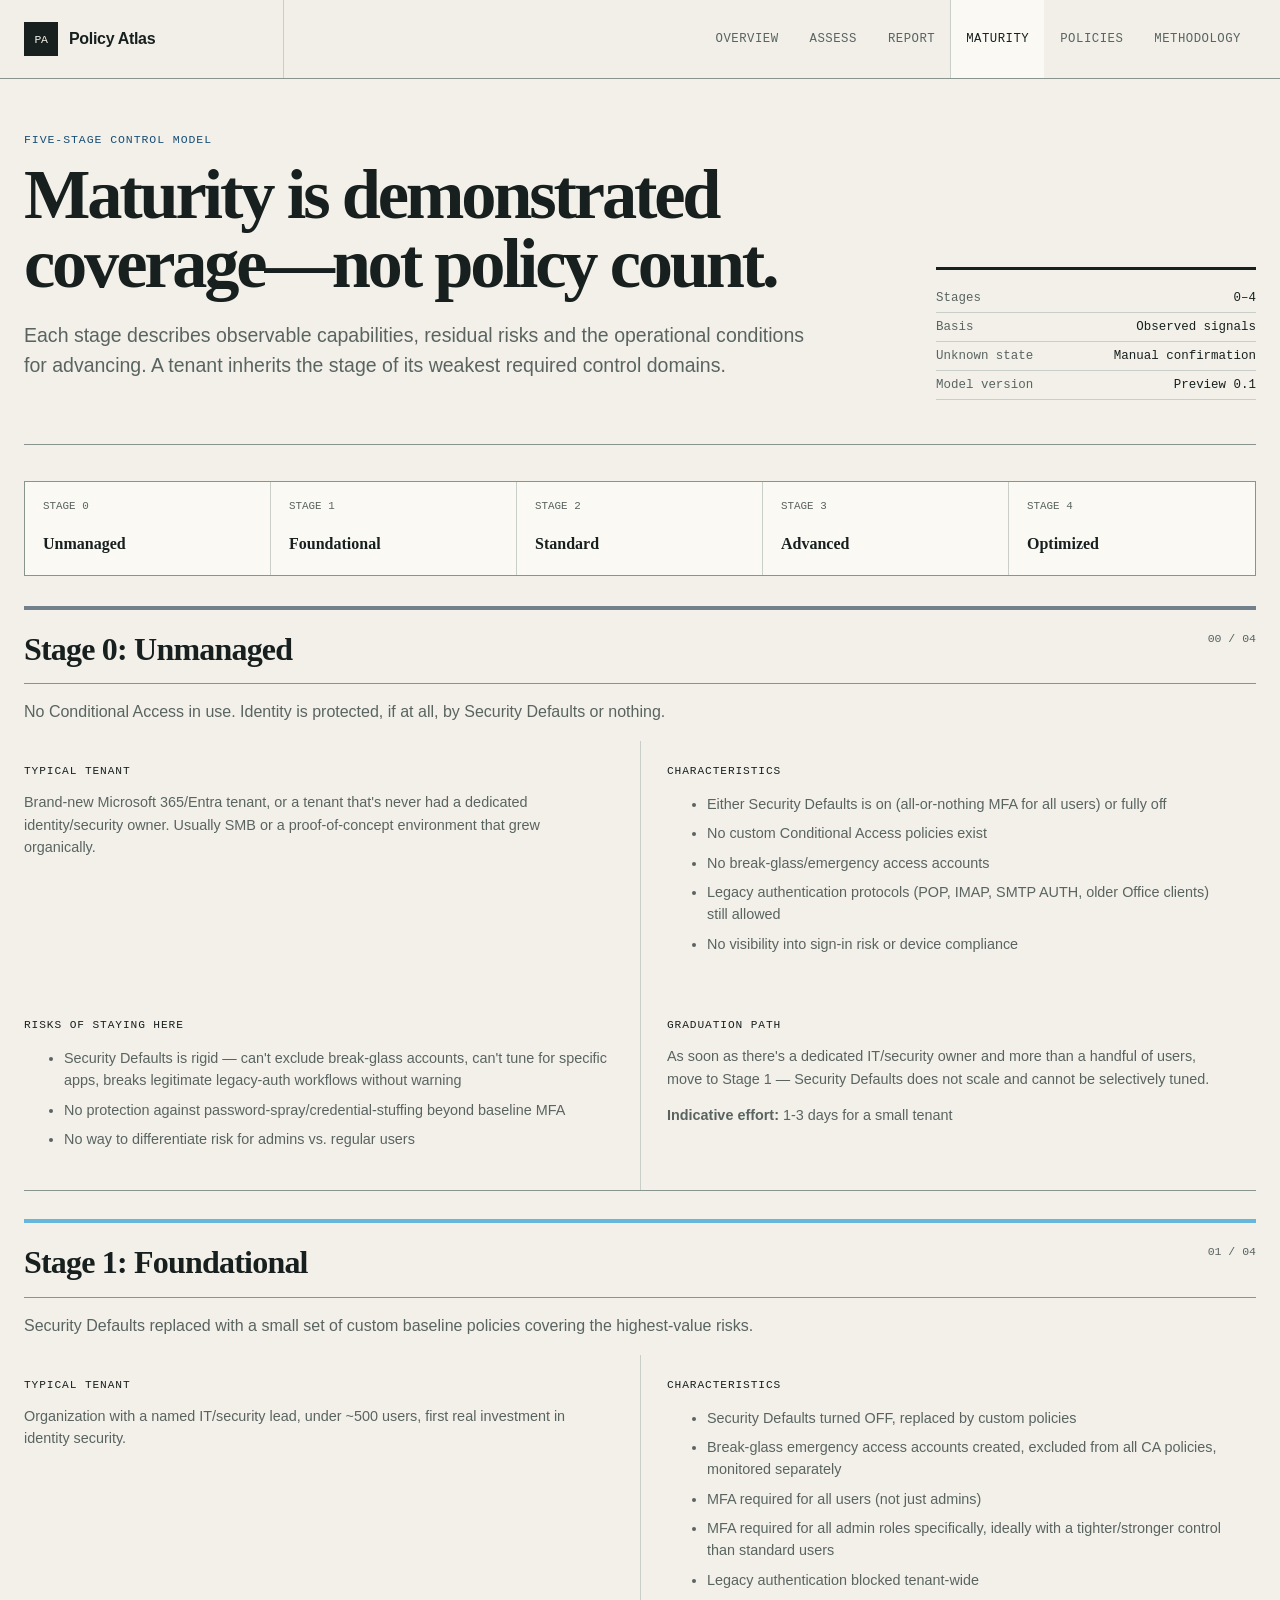
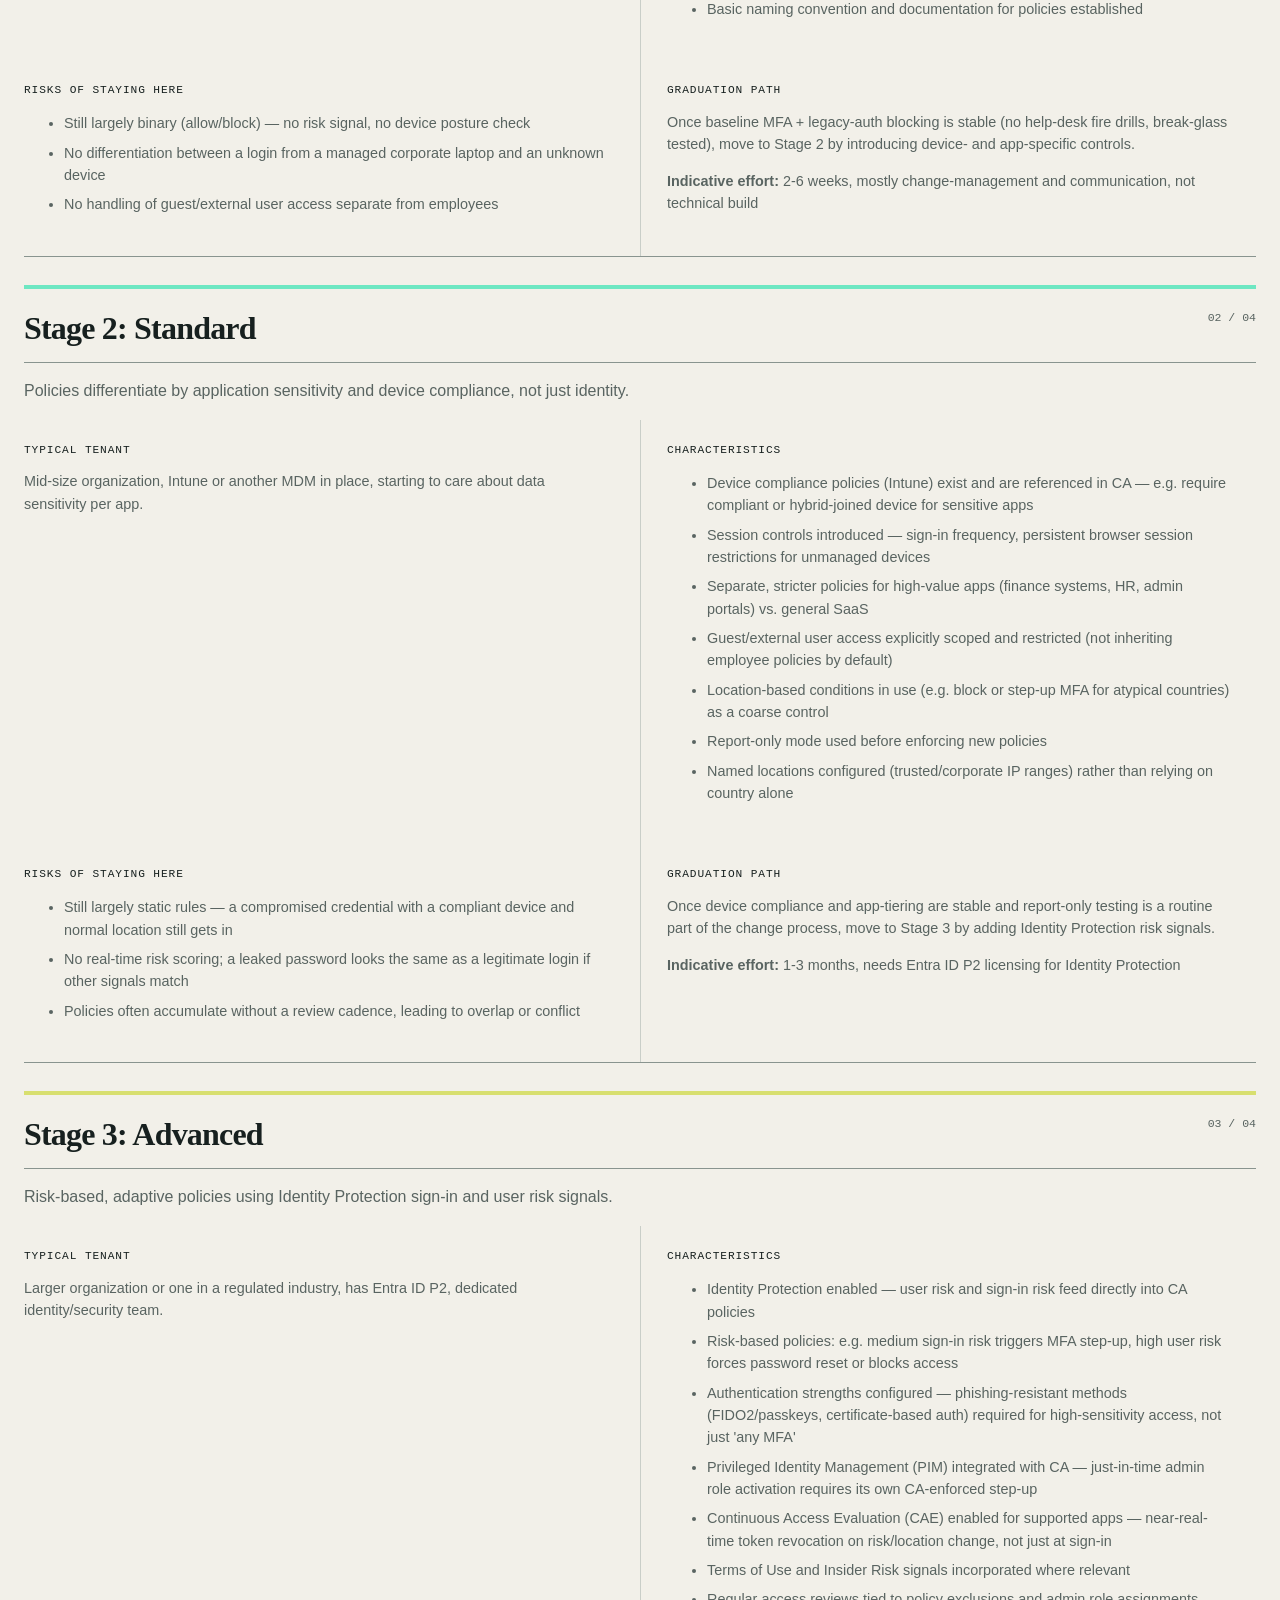
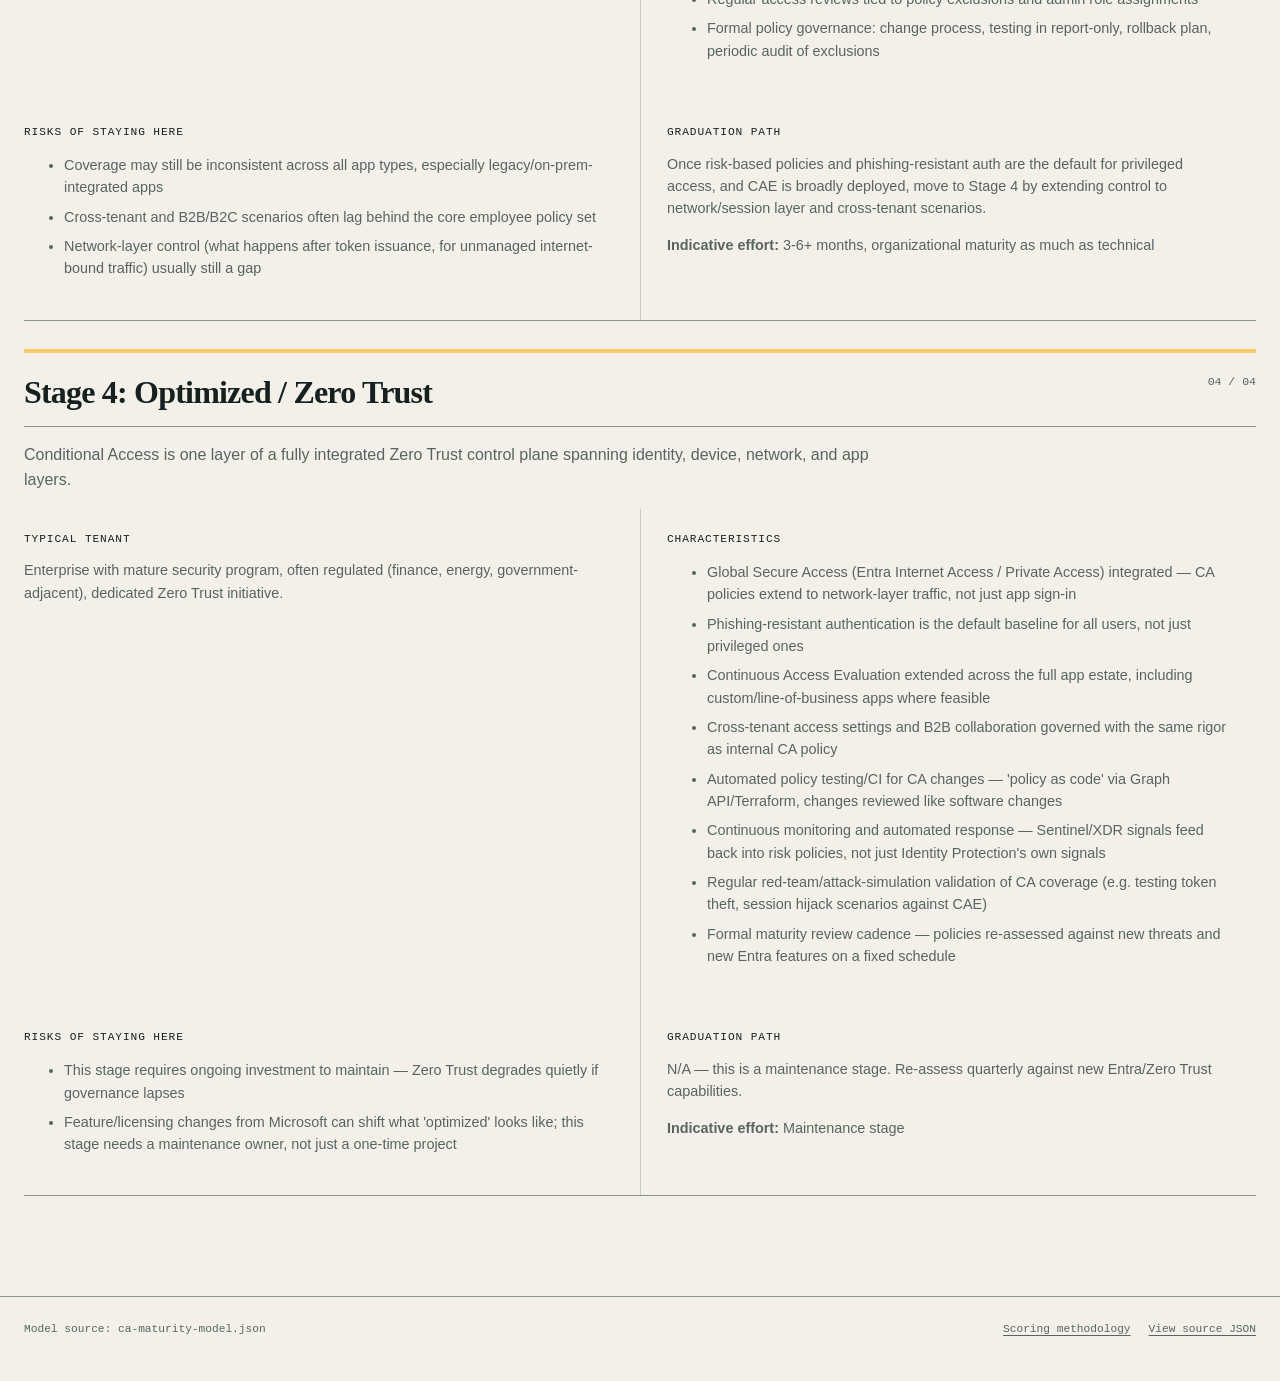
==== maturity-model/index.html @ 6b62a64f "Initial release of Policy Atlas" ====
<!doctype html>
<html lang="en"><head><meta charset="utf-8"><meta name="viewport" content="width=device-width,initial-scale=1"><title>Maturity Model — Policy Atlas</title><meta name="description" content="A five-stage Microsoft Entra Conditional Access maturity model grounded in observable control coverage."><link rel="stylesheet" href="/assets/styles.css"><script src="/assets/app.js" defer></script></head>
<body><header class="site-header"><nav class="shell masthead" aria-label="Primary"><a class="brand" href="/"><span class="brand-mark">PA</span>Policy Atlas</a><div class="nav-links"><a href="/">Overview</a><a href="/assessment/">Assess</a><a href="/report/">Report</a><a aria-current="page" href="/maturity-model/">Maturity</a><a href="/policy-library/">Policies</a><a href="/methodology/">Methodology</a></div></nav></header>
<main class="shell"><section class="page-intro"><div><p class="kicker">Five-stage control model</p><h1>Maturity is demonstrated coverage—not policy count.</h1><p class="lede">Each stage describes observable capabilities, residual risks and the operational conditions for advancing. A tenant inherits the stage of its weakest required control domains.</p></div><aside class="page-meta"><dl><div><dt>Stages</dt><dd>0–4</dd></div><div><dt>Basis</dt><dd>Observed signals</dd></div><div><dt>Unknown state</dt><dd>Manual confirmation</dd></div><div><dt>Model version</dt><dd>Preview 0.1</dd></div></dl></aside></section>
<nav class="stage-index" aria-label="Maturity stages"><a href="#stage-0"><small>STAGE 0</small><strong>Unmanaged</strong></a><a href="#stage-1"><small>STAGE 1</small><strong>Foundational</strong></a><a href="#stage-2"><small>STAGE 2</small><strong>Standard</strong></a><a href="#stage-3"><small>STAGE 3</small><strong>Advanced</strong></a><a href="#stage-4"><small>STAGE 4</small><strong>Optimized</strong></a></nav>
<section class="stage-list" data-stage-list><div class="empty">Loading maturity model…</div></section></main>
<footer class="site-footer"><div class="shell footer-grid"><span>Model source: ca-maturity-model.json</span><nav><a href="/methodology/">Scoring methodology</a><a href="/ca-maturity-model.json">View source JSON</a></nav></div></footer></body></html>
---- assets/styles.css ----
:root {
  --paper: #f2f0e9;
  --sheet: #faf9f4;
  --ink: #17201f;
  --muted: #596461;
  --line: #c9cec8;
  --line-strong: #89948f;
  --blue: #184e77;
  --blue-soft: #dbe8ef;
  --green: #24705a;
  --green-soft: #dcebe3;
  --amber: #936817;
  --amber-soft: #f2e6c5;
  --red: #99443e;
  --red-soft: #f0dcda;
  --sans: Aptos, "Segoe UI", sans-serif;
  --serif: Georgia, "Times New Roman", serif;
  --mono: "Cascadia Mono", Consolas, monospace;
  color: var(--ink);
  background: var(--paper);
  font-family: var(--sans);
  font-synthesis: none;
}

* { box-sizing: border-box; }
html { scroll-behavior: smooth; }
body { margin: 0; background: var(--paper); color: var(--ink); line-height: 1.55; }
a { color: var(--blue); text-underline-offset: 3px; }
button, input, select { font: inherit; }
.shell { width: min(1240px, calc(100% - 48px)); margin-inline: auto; }
.site-header { border-bottom: 1px solid var(--line-strong); background: rgba(242, 240, 233, .96); }
.masthead { display: grid; grid-template-columns: 260px 1fr; min-height: 78px; }
.brand { display: flex; align-items: center; gap: 11px; border-right: 1px solid var(--line); color: var(--ink); text-decoration: none; font-weight: 600; letter-spacing: -.02em; }
.brand-mark { display: grid; place-items: center; width: 34px; height: 34px; background: var(--ink); color: var(--paper); font: 500 .72rem var(--mono); }
.nav-links { display: flex; align-items: stretch; justify-content: flex-end; }
.nav-links a { display: flex; align-items: center; padding: 0 15px; border-left: 1px solid transparent; color: var(--muted); font: 500 .77rem var(--mono); text-decoration: none; text-transform: uppercase; letter-spacing: .04em; }
.nav-links a:hover, .nav-links a[aria-current="page"] { border-color: var(--line); background: var(--sheet); color: var(--ink); }
main { min-height: 70vh; padding: 54px 0 100px; }
.kicker, .eyebrow { margin: 0 0 12px; color: var(--blue); font: 500 .72rem/1.3 var(--mono); letter-spacing: .08em; text-transform: uppercase; }
h1, h2, h3 { margin-top: 0; line-height: 1.12; }
h1 { max-width: 900px; margin-bottom: 22px; font: 600 clamp(2.5rem, 5.5vw, 5.1rem)/.98 var(--serif); letter-spacing: -.045em; }
h2 { font: 600 clamp(1.55rem, 2.5vw, 2.25rem)/1.08 var(--serif); letter-spacing: -.025em; }
h3 { font-size: 1.05rem; }
p { max-width: 72ch; }
.lede { color: var(--muted); font-size: clamp(1.03rem, 1.6vw, 1.22rem); }
.page-intro { display: grid; grid-template-columns: minmax(0, 1fr) 320px; gap: 72px; align-items: end; padding-bottom: 44px; border-bottom: 1px solid var(--line-strong); }
.page-meta { border-top: 3px solid var(--ink); padding-top: 14px; font: .78rem var(--mono); }
.page-meta dl { margin: 0; }
.page-meta div { display: flex; justify-content: space-between; gap: 12px; padding: 7px 0; border-bottom: 1px solid var(--line); }
.page-meta dt { color: var(--muted); }
.page-meta dd { margin: 0; text-align: right; }
.actions { display: flex; flex-wrap: wrap; gap: 9px; margin-top: 26px; }
.button { display: inline-flex; min-height: 42px; align-items: center; justify-content: center; padding: 0 16px; border: 1px solid var(--ink); border-radius: 1px; background: transparent; color: var(--ink); font: 500 .78rem var(--mono); text-decoration: none; }
.button:hover { background: var(--ink); color: var(--paper); }
.button.primary { background: var(--ink); color: var(--paper); }
.button.primary:hover { background: var(--blue); border-color: var(--blue); }
.section { margin-top: 70px; }
.section-head { display: flex; align-items: baseline; justify-content: space-between; gap: 24px; padding-bottom: 13px; border-bottom: 1px solid var(--line-strong); }
.section-head h2 { margin-bottom: 0; }
.section-head small { color: var(--muted); font: .72rem var(--mono); }
.workflow { display: grid; grid-template-columns: repeat(4, 1fr); border-bottom: 1px solid var(--line-strong); }
.workflow article { min-height: 220px; padding: 22px 20px 26px 0; border-right: 1px solid var(--line); }
.workflow article + article { padding-left: 20px; }
.workflow article:last-child { border-right: 0; }
.step-number { display: block; margin-bottom: 45px; color: var(--blue); font: 500 .75rem var(--mono); }
.workflow h3 { margin-bottom: 8px; }
.workflow p { margin: 0; color: var(--muted); font-size: .91rem; }
.report-preview { display: grid; grid-template-columns: 230px minmax(0, 1fr); border: 1px solid var(--line-strong); background: var(--sheet); }
.report-score { padding: 30px; border-right: 1px solid var(--line-strong); }
.report-score strong { display: block; font: 600 4.4rem/1 var(--serif); }
.report-score span { color: var(--muted); font: .72rem var(--mono); text-transform: uppercase; }
.report-body { padding: 30px; }
.coverage { display: grid; gap: 10px; }
.coverage-row { display: grid; grid-template-columns: 170px 1fr 88px; gap: 14px; align-items: center; font-size: .84rem; }
.coverage-track { height: 8px; background: #e0e0d9; }
.coverage-fill { display: block; height: 100%; background: var(--green); }
.coverage-status { font: .7rem var(--mono); text-align: right; }
.status-good { color: var(--green); }.status-warn { color: var(--amber); }.status-bad { color: var(--red); }
.trust-grid { display: grid; grid-template-columns: 1fr 1fr; border-top: 1px solid var(--line-strong); border-bottom: 1px solid var(--line-strong); }
.trust-grid > section { padding: 30px 30px 30px 0; }
.trust-grid > section + section { padding-left: 30px; border-left: 1px solid var(--line); }
.fact-list { list-style: none; padding: 0; }
.fact-list li { display: grid; grid-template-columns: 22px 1fr; gap: 10px; padding: 8px 0; border-bottom: 1px solid var(--line); color: var(--muted); }
.fact-list li::before { content: "✓"; color: var(--green); font-family: var(--mono); }
.stage-index { display: grid; grid-template-columns: repeat(5, 1fr); margin: 36px 0 30px; border: 1px solid var(--line-strong); background: var(--sheet); }
.stage-index a { padding: 18px; border-right: 1px solid var(--line); color: var(--ink); text-decoration: none; }
.stage-index a:last-child { border-right: 0; }
.stage-index small { display: block; color: var(--muted); font: .68rem var(--mono); }
.stage-index strong { display: block; margin-top: 20px; font-family: var(--serif); }
.stage-list { display: grid; gap: 28px; }
.stage-card { position: relative; padding: 0; border-top: 4px solid var(--stage-color, var(--blue)); background: transparent; }
.stage-heading { display: grid; grid-template-columns: 1fr auto; gap: 20px; align-items: start; padding: 22px 0 17px; border-bottom: 1px solid var(--line-strong); }
.stage-heading h2 { margin: 0; }
.stage-number { color: var(--muted); font: .72rem var(--mono); }
.stage-summary { max-width: 850px; color: var(--muted); }
.detail-grid { display: grid; grid-template-columns: repeat(2, minmax(0, 1fr)); border-bottom: 1px solid var(--line-strong); }
.detail-grid section { padding: 24px 26px 24px 0; }
.detail-grid section:nth-child(even) { padding-left: 26px; border-left: 1px solid var(--line); }
.detail-grid h3 { margin-bottom: 14px; font: 500 .7rem var(--mono); letter-spacing: .08em; text-transform: uppercase; }
.detail-grid p, .detail-grid li { color: var(--muted); font-size: .9rem; }
.detail-grid li { margin-bottom: 7px; }
.filters { display: grid; grid-template-columns: minmax(260px, 1fr) 190px 240px; gap: 10px; margin: 30px 0 18px; }
.filters label { display: grid; gap: 6px; color: var(--muted); font: 500 .67rem var(--mono); letter-spacing: .05em; text-transform: uppercase; }
select, input { width: 100%; min-height: 44px; border: 1px solid var(--line-strong); border-radius: 0; padding: 0 12px; background: var(--sheet); color: var(--ink); }
.policy-grid { border-top: 1px solid var(--line-strong); }
.policy-card { border-bottom: 1px solid var(--line-strong); }
.policy-card summary { display: grid; grid-template-columns: 145px minmax(220px, .8fr) minmax(300px, 1.4fr) 25px; gap: 24px; align-items: start; padding: 22px 0; cursor: pointer; list-style: none; }
.policy-card summary::-webkit-details-marker { display: none; }
.policy-card summary::after { content: "+"; color: var(--blue); font: 1.4rem/1 var(--mono); text-align: right; }
.policy-card[open] summary::after { content: "−"; }
.policy-card h3 { margin: 0; }
.policy-card summary p { margin: 0; color: var(--muted); font-size: .9rem; }
.badges { display: flex; align-items: flex-start; flex-wrap: wrap; gap: 6px; }
.badge { display: inline-flex; padding: 3px 7px; border: 1px solid var(--line-strong); border-radius: 99px; color: var(--muted); font: .65rem var(--mono); }
.policy-body { display: grid; grid-template-columns: 170px 1fr; margin: 0 0 28px 145px; padding: 24px; background: var(--sheet); }
.policy-body dt, .policy-body dd { padding: 12px 0; border-bottom: 1px solid var(--line); }
.policy-body dt { font: 500 .68rem var(--mono); text-transform: uppercase; }
.policy-body dd { margin: 0; color: var(--muted); }
.policy-body ul { margin: 0; padding-left: 19px; }
.assessment-paths { display: grid; grid-template-columns: 1.3fr .7fr; gap: 0; border: 1px solid var(--line-strong); background: var(--sheet); }
.assessment-paths article { padding: 34px; }
.assessment-paths article + article { border-left: 1px solid var(--line-strong); }
.permission-table { width: 100%; border-collapse: collapse; font-size: .86rem; }
.permission-table th, .permission-table td { padding: 11px 8px; border-bottom: 1px solid var(--line); text-align: left; vertical-align: top; }
.permission-table th { font: 500 .67rem var(--mono); text-transform: uppercase; }
.permission-table td:first-child { font-family: var(--mono); color: var(--blue); }
.snapshot-drop { padding: 44px; border: 1px dashed var(--line-strong); background: var(--sheet); text-align: center; }
.snapshot-drop > * { margin-inline: auto; }.snapshot-drop.is-dragging { border-color: var(--blue); background: var(--blue-soft); }
.snapshot-drop .button { margin: 10px 4px 0; cursor: pointer; }
.report-summary { display: grid; grid-template-columns: 260px 1fr; margin-top: 42px; border: 1px solid var(--line-strong); background: var(--sheet); }
.report-summary > div { padding: 30px; border-right: 1px solid var(--line-strong); }.report-summary strong { font: 600 5rem/1 var(--serif); }.report-summary h2 { margin: 5px 0 0; }
.report-summary dl { display: grid; grid-template-columns: repeat(5, 1fr); margin: 0; }.report-summary dl div { padding: 24px 18px; border-right: 1px solid var(--line); }.report-summary dl div:last-child { border: 0; }.report-summary dt { color: var(--muted); font: .67rem var(--mono); text-transform: uppercase; }.report-summary dd { margin: 12px 0 0; font-weight: 600; }
.signal-status { font: .66rem var(--mono); text-transform: uppercase; }.signal-detected { color: var(--green); }.signal-missing,.signal-error { color: var(--red); }.signal-manual_confirmation,.signal-unknown { color: var(--amber); }
.recommendation-list { border-top: 1px solid var(--line-strong); }.recommendation-list a { display: grid; grid-template-columns: 180px 280px 1fr; gap: 24px; padding: 20px 0; border-bottom: 1px solid var(--line); color: var(--ink); text-decoration: none; }.recommendation-list a:hover strong { color: var(--blue); }.recommendation-list span { color: var(--muted); font: .67rem var(--mono); }.recommendation-list p { margin: 0; color: var(--muted); font-size: .87rem; }
.table-scroll { overflow-x: auto; }
.notice { margin-top: 26px; border-left: 3px solid var(--amber); padding: 16px 20px; background: var(--amber-soft); color: #5e4a20; }
.empty { padding: 38px; border: 1px dashed var(--line-strong); color: var(--muted); text-align: center; }
.method-grid { display: grid; grid-template-columns: 250px minmax(0, 1fr); gap: 60px; }
.method-nav { position: sticky; top: 25px; align-self: start; border-top: 2px solid var(--ink); }
.method-nav a { display: block; padding: 10px 0; border-bottom: 1px solid var(--line); color: var(--muted); font: .75rem var(--mono); text-decoration: none; }
.prose section { margin-bottom: 56px; scroll-margin-top: 30px; }
.prose p, .prose li { color: var(--muted); }
.site-footer { border-top: 1px solid var(--line-strong); padding: 26px 0 34px; }
.footer-grid { display: grid; grid-template-columns: 1fr auto; gap: 30px; color: var(--muted); font: .7rem var(--mono); }
.footer-grid nav { display: flex; flex-wrap: wrap; gap: 18px; }
.footer-grid a { color: var(--muted); }
@media (max-width: 920px) {
  .masthead, .page-intro, .method-grid { grid-template-columns: 1fr; }
  .brand { min-height: 60px; border-right: 0; }
  .nav-links { justify-content: flex-start; overflow-x: auto; border-top: 1px solid var(--line); }
  .nav-links a { min-height: 46px; white-space: nowrap; }
  .workflow { grid-template-columns: repeat(2, 1fr); }
  .report-preview, .assessment-paths { grid-template-columns: 1fr; }
  .report-summary { grid-template-columns: 1fr; }.report-summary > div { border-right: 0; border-bottom: 1px solid var(--line-strong); }.report-summary dl { grid-template-columns: repeat(2, 1fr); }.recommendation-list a { grid-template-columns: 140px 1fr; }.recommendation-list p { grid-column: 2; }
  .report-score, .assessment-paths article + article { border-right: 0; border-left: 0; border-bottom: 1px solid var(--line-strong); }
  .filters { grid-template-columns: 1fr 1fr; }.filters label:first-child { grid-column: 1 / -1; }
  .policy-card summary { grid-template-columns: 120px 1fr 25px; }.policy-card summary p { grid-column: 2 / -1; }
  .policy-body { margin-left: 0; }
  .method-nav { position: static; }
}
@media (max-width: 620px) {
  .shell { width: min(100% - 28px, 1240px); }
  main { padding-top: 38px; }
  .workflow, .detail-grid, .trust-grid, .filters { grid-template-columns: 1fr; }
  .workflow article, .workflow article + article { min-height: auto; padding: 22px 0; border-right: 0; border-bottom: 1px solid var(--line); }
  .step-number { margin-bottom: 20px; }
  .trust-grid > section, .trust-grid > section + section { padding: 24px 0; border-left: 0; border-bottom: 1px solid var(--line); }
  .stage-index { grid-template-columns: 1fr; }.stage-index a { border-right: 0; border-bottom: 1px solid var(--line); }
  .detail-grid section, .detail-grid section:nth-child(even) { padding: 20px 0; border-left: 0; border-bottom: 1px solid var(--line); }
  .coverage-row { grid-template-columns: 120px 1fr; }.coverage-status { grid-column: 2; text-align: left; }
  .policy-card summary { grid-template-columns: 1fr 25px; }.policy-card summary .badges, .policy-card summary p { grid-column: 1 / -1; }.policy-card h3 { grid-column: 1; }
  .policy-body { grid-template-columns: 1fr; padding: 18px; }.policy-body dt { border-bottom: 0; padding-bottom: 0; }
  .assessment-paths article { padding: 24px; }
  .snapshot-drop { padding: 28px 18px; }.report-summary dl { grid-template-columns: 1fr; }.report-summary dl div { border-right: 0; border-bottom: 1px solid var(--line); }.recommendation-list a { grid-template-columns: 1fr; }.recommendation-list p { grid-column: auto; }
  .footer-grid { grid-template-columns: 1fr; }
}
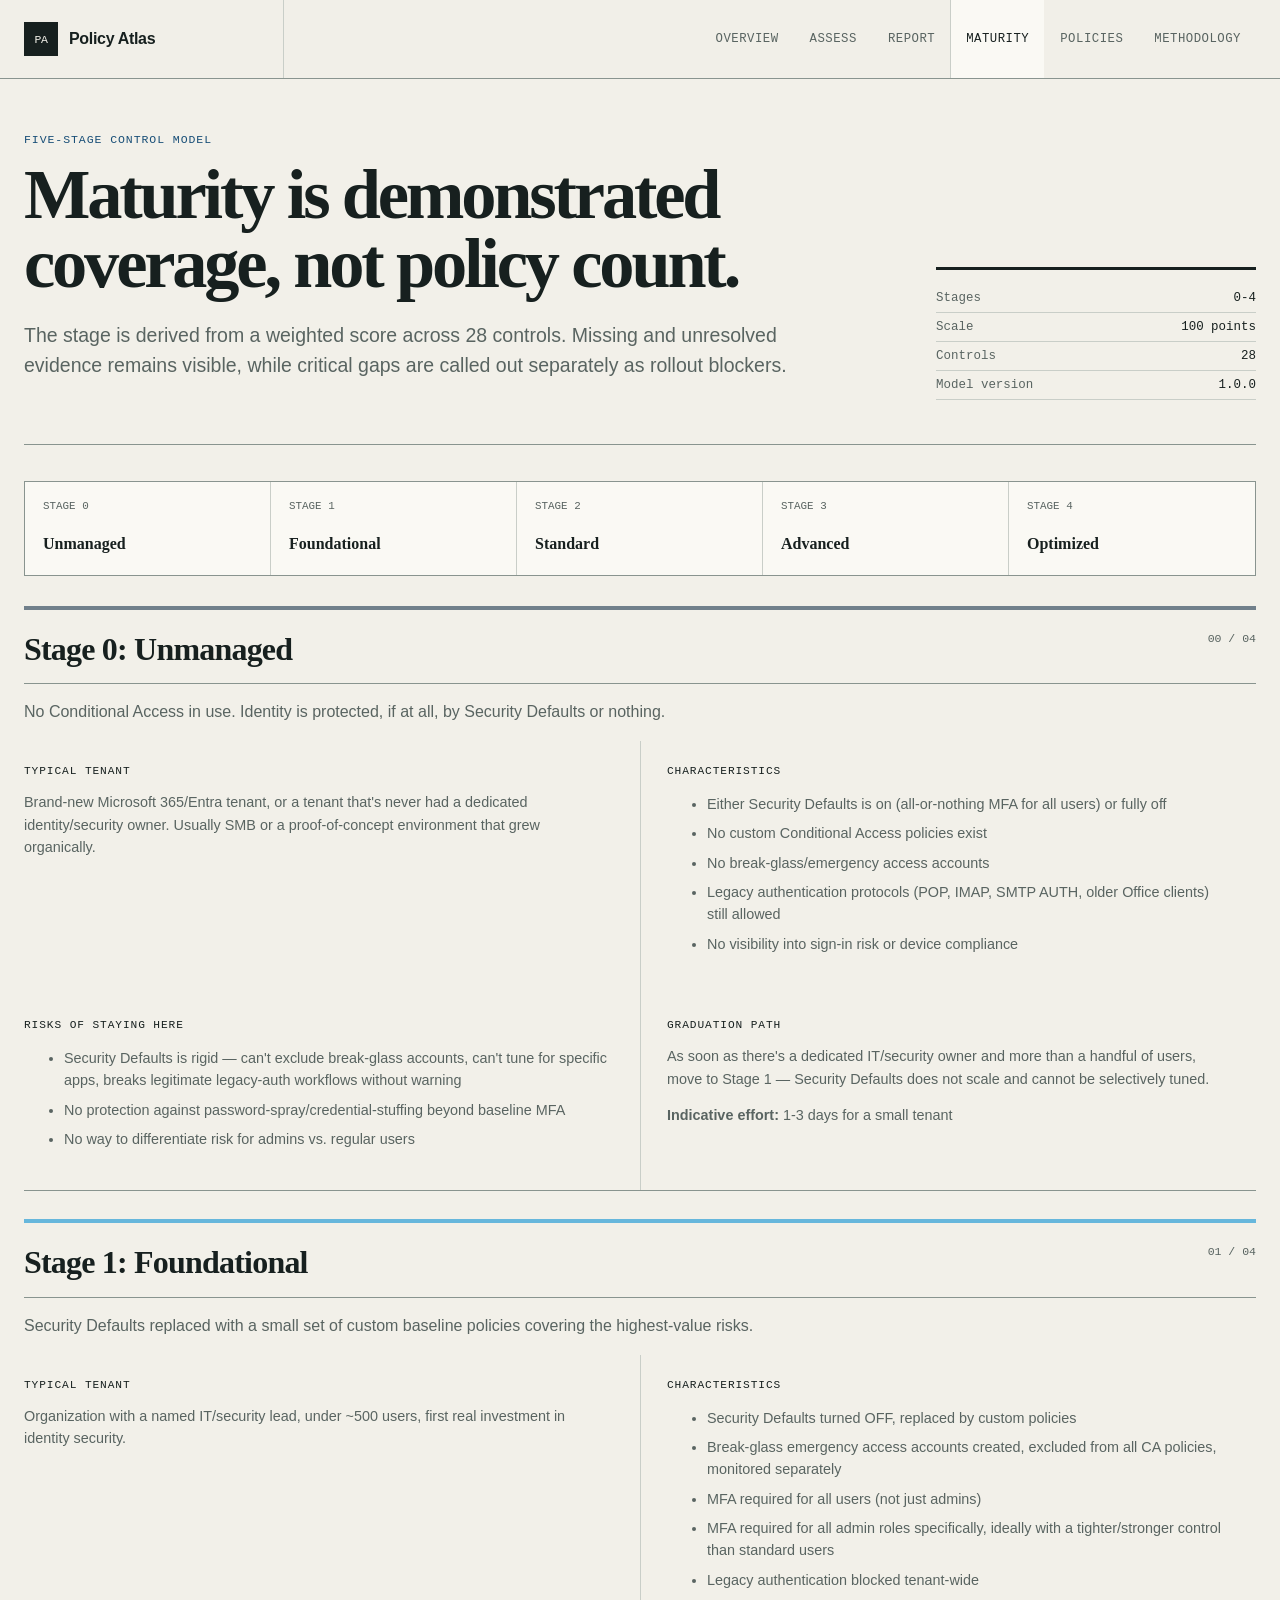
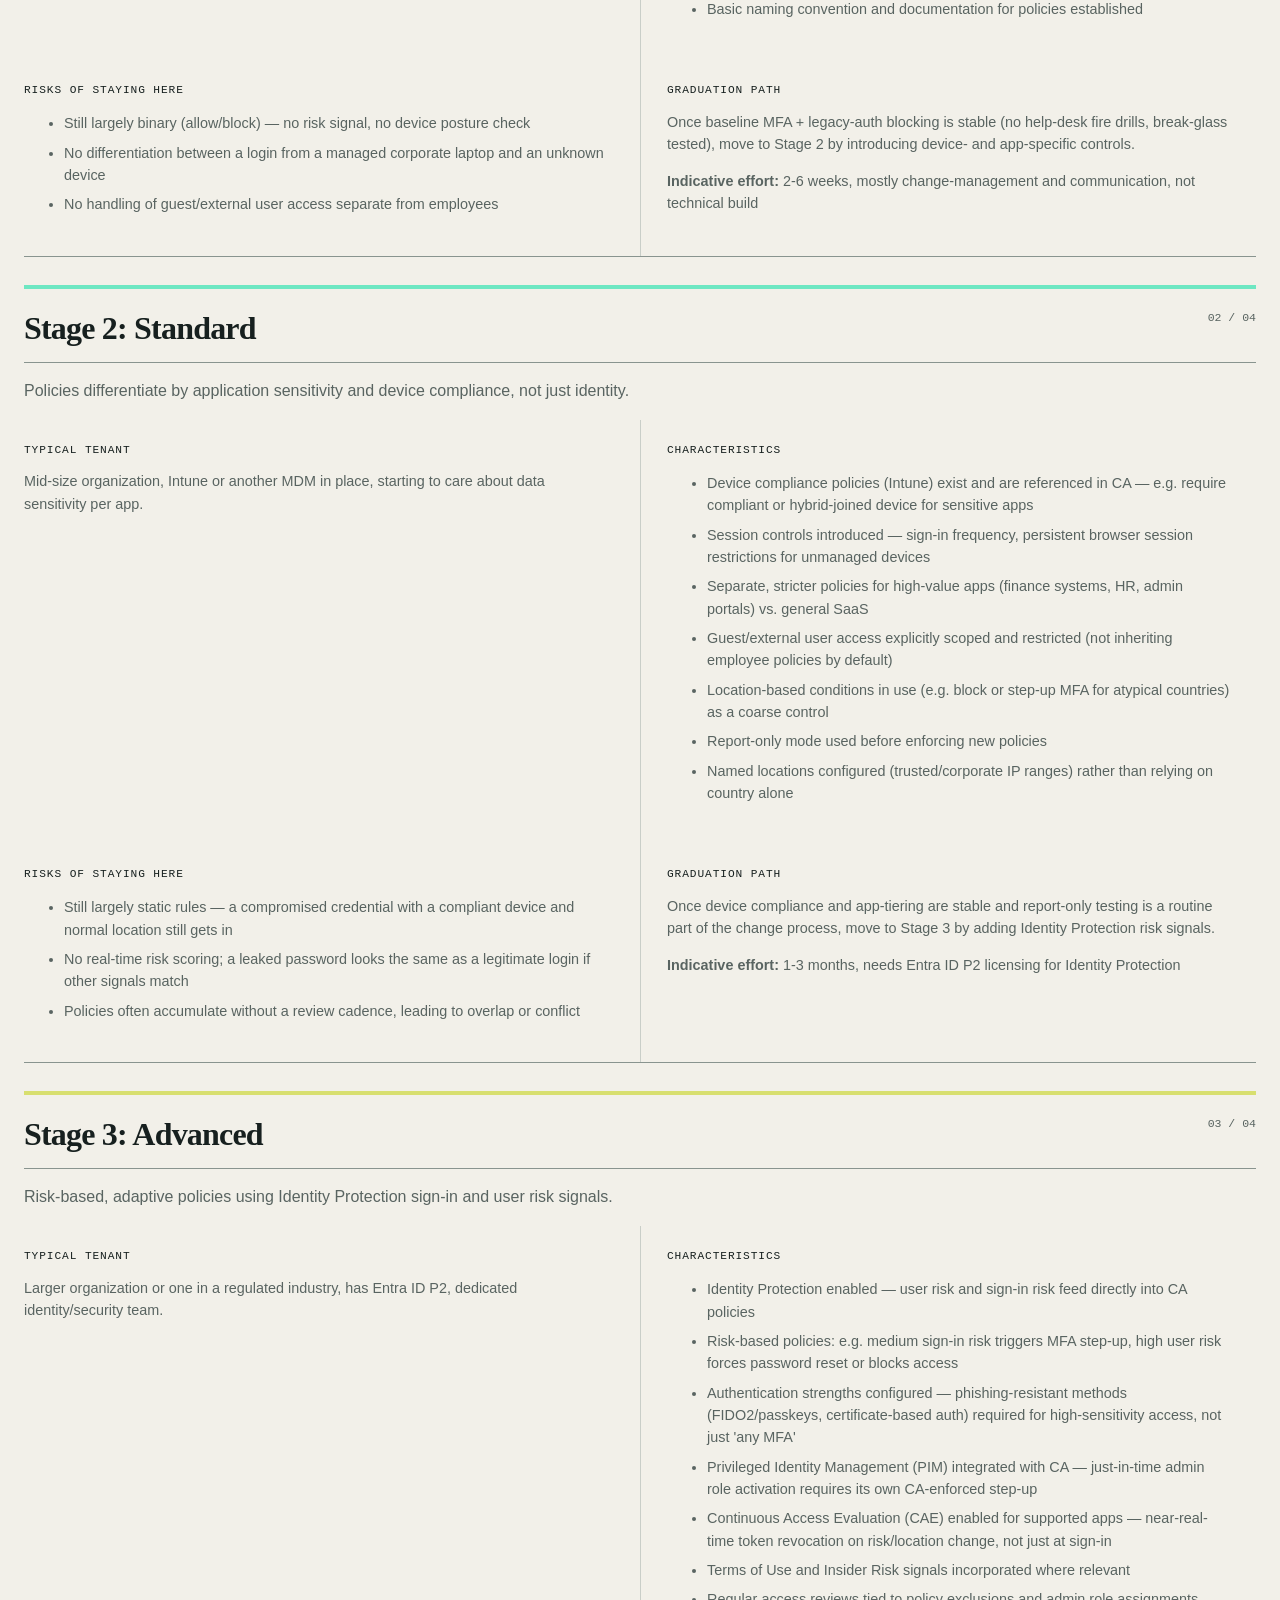
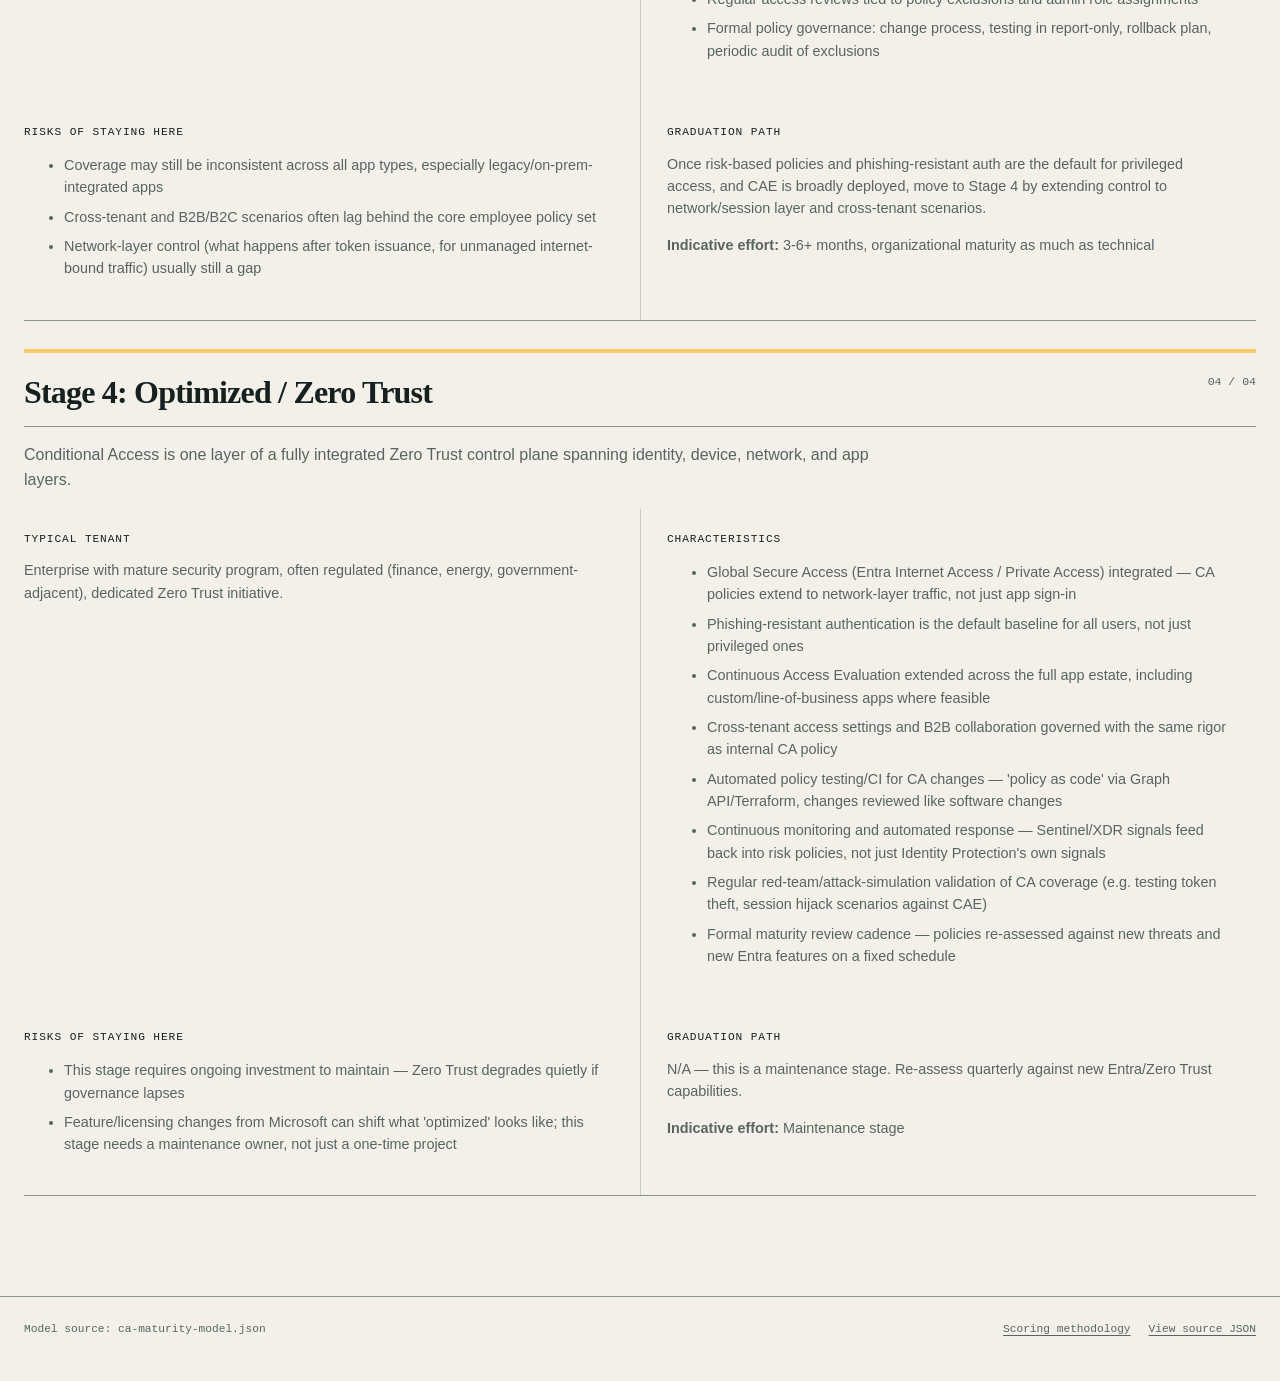
==== commit a4b20844: "Refine project guidance and assessment documentation" ====
--- a/maturity-model/index.html
+++ b/maturity-model/index.html
@@ -1,7 +1,7 @@
 <!doctype html>
-<html lang="en"><head><meta charset="utf-8"><meta name="viewport" content="width=device-width,initial-scale=1"><title>Maturity Model — Policy Atlas</title><meta name="description" content="A five-stage Microsoft Entra Conditional Access maturity model grounded in observable control coverage."><link rel="stylesheet" href="/assets/styles.css"><script src="/assets/app.js" defer></script></head>
+<html lang="en"><head><meta charset="utf-8"><meta name="viewport" content="width=device-width,initial-scale=1"><title>Maturity Model - Policy Atlas</title><meta name="description" content="A five-stage Microsoft Entra Conditional Access maturity model grounded in observable control coverage."><link rel="stylesheet" href="/assets/styles.css"><script src="/assets/app.js" defer></script></head>
 <body><header class="site-header"><nav class="shell masthead" aria-label="Primary"><a class="brand" href="/"><span class="brand-mark">PA</span>Policy Atlas</a><div class="nav-links"><a href="/">Overview</a><a href="/assessment/">Assess</a><a href="/report/">Report</a><a aria-current="page" href="/maturity-model/">Maturity</a><a href="/policy-library/">Policies</a><a href="/methodology/">Methodology</a></div></nav></header>
-<main class="shell"><section class="page-intro"><div><p class="kicker">Five-stage control model</p><h1>Maturity is demonstrated coverage—not policy count.</h1><p class="lede">Each stage describes observable capabilities, residual risks and the operational conditions for advancing. A tenant inherits the stage of its weakest required control domains.</p></div><aside class="page-meta"><dl><div><dt>Stages</dt><dd>0–4</dd></div><div><dt>Basis</dt><dd>Observed signals</dd></div><div><dt>Unknown state</dt><dd>Manual confirmation</dd></div><div><dt>Model version</dt><dd>Preview 0.1</dd></div></dl></aside></section>
+<main class="shell"><section class="page-intro"><div><p class="kicker">Five-stage control model</p><h1>Maturity is demonstrated coverage, not policy count.</h1><p class="lede">The stage is derived from a weighted score across 28 controls. Missing and unresolved evidence remains visible, while critical gaps are called out separately as rollout blockers.</p></div><aside class="page-meta"><dl><div><dt>Stages</dt><dd>0-4</dd></div><div><dt>Scale</dt><dd>100 points</dd></div><div><dt>Controls</dt><dd>28</dd></div><div><dt>Model version</dt><dd>1.0.0</dd></div></dl></aside></section>
 <nav class="stage-index" aria-label="Maturity stages"><a href="#stage-0"><small>STAGE 0</small><strong>Unmanaged</strong></a><a href="#stage-1"><small>STAGE 1</small><strong>Foundational</strong></a><a href="#stage-2"><small>STAGE 2</small><strong>Standard</strong></a><a href="#stage-3"><small>STAGE 3</small><strong>Advanced</strong></a><a href="#stage-4"><small>STAGE 4</small><strong>Optimized</strong></a></nav>
-<section class="stage-list" data-stage-list><div class="empty">Loading maturity model…</div></section></main>
+<section class="stage-list" data-stage-list><div class="empty">Loading maturity model...</div></section></main>
 <footer class="site-footer"><div class="shell footer-grid"><span>Model source: ca-maturity-model.json</span><nav><a href="/methodology/">Scoring methodology</a><a href="/ca-maturity-model.json">View source JSON</a></nav></div></footer></body></html>
